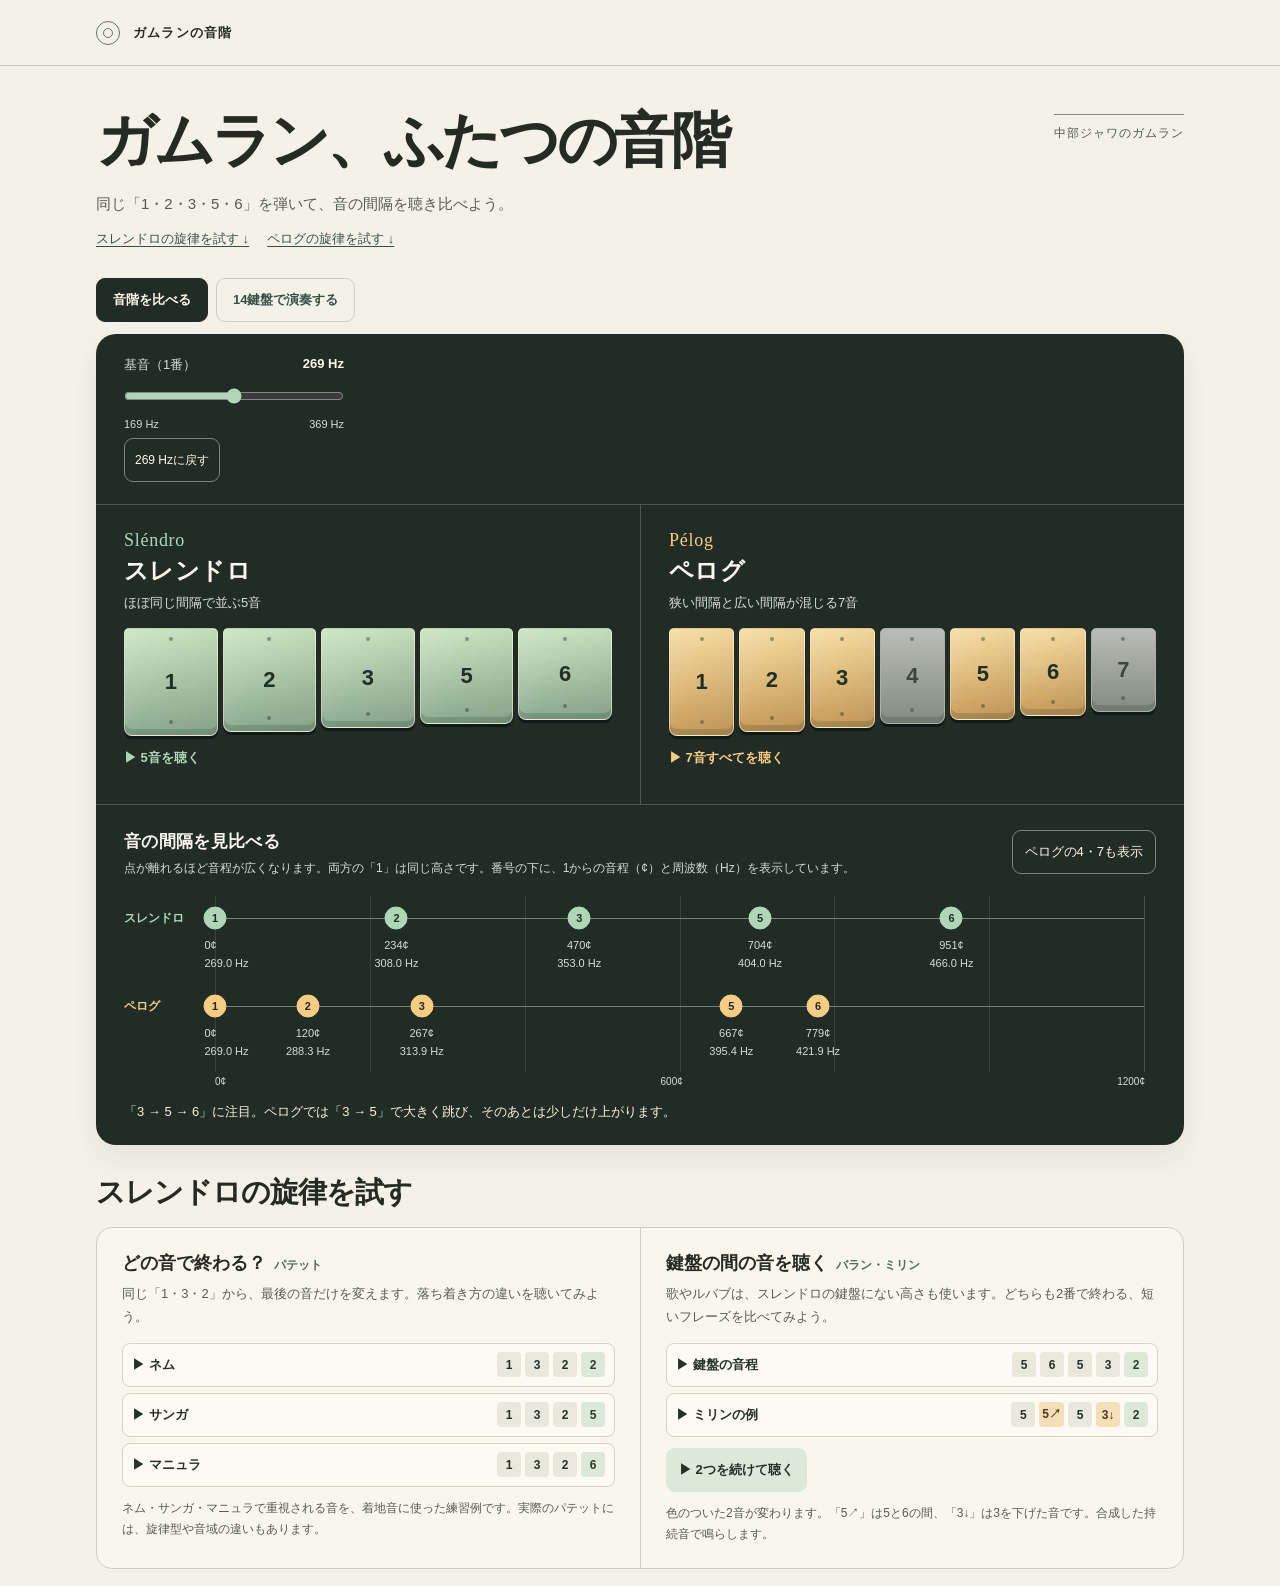
==== index.html @ b680c39a "Open the web app from the GitHub Pages root URL" ====
<!doctype html>
<html lang="ja">
<head>
  <meta charset="utf-8">
  <meta name="viewport" content="width=device-width,initial-scale=1">
  <meta http-equiv="refresh" content="0; url=gamelan_scale.html">
  <title>ガムランの音階</title>
</head>
<body>
  <p><a href="gamelan_scale.html">ガムランの音階アプリを開く</a></p>
</body>
</html>
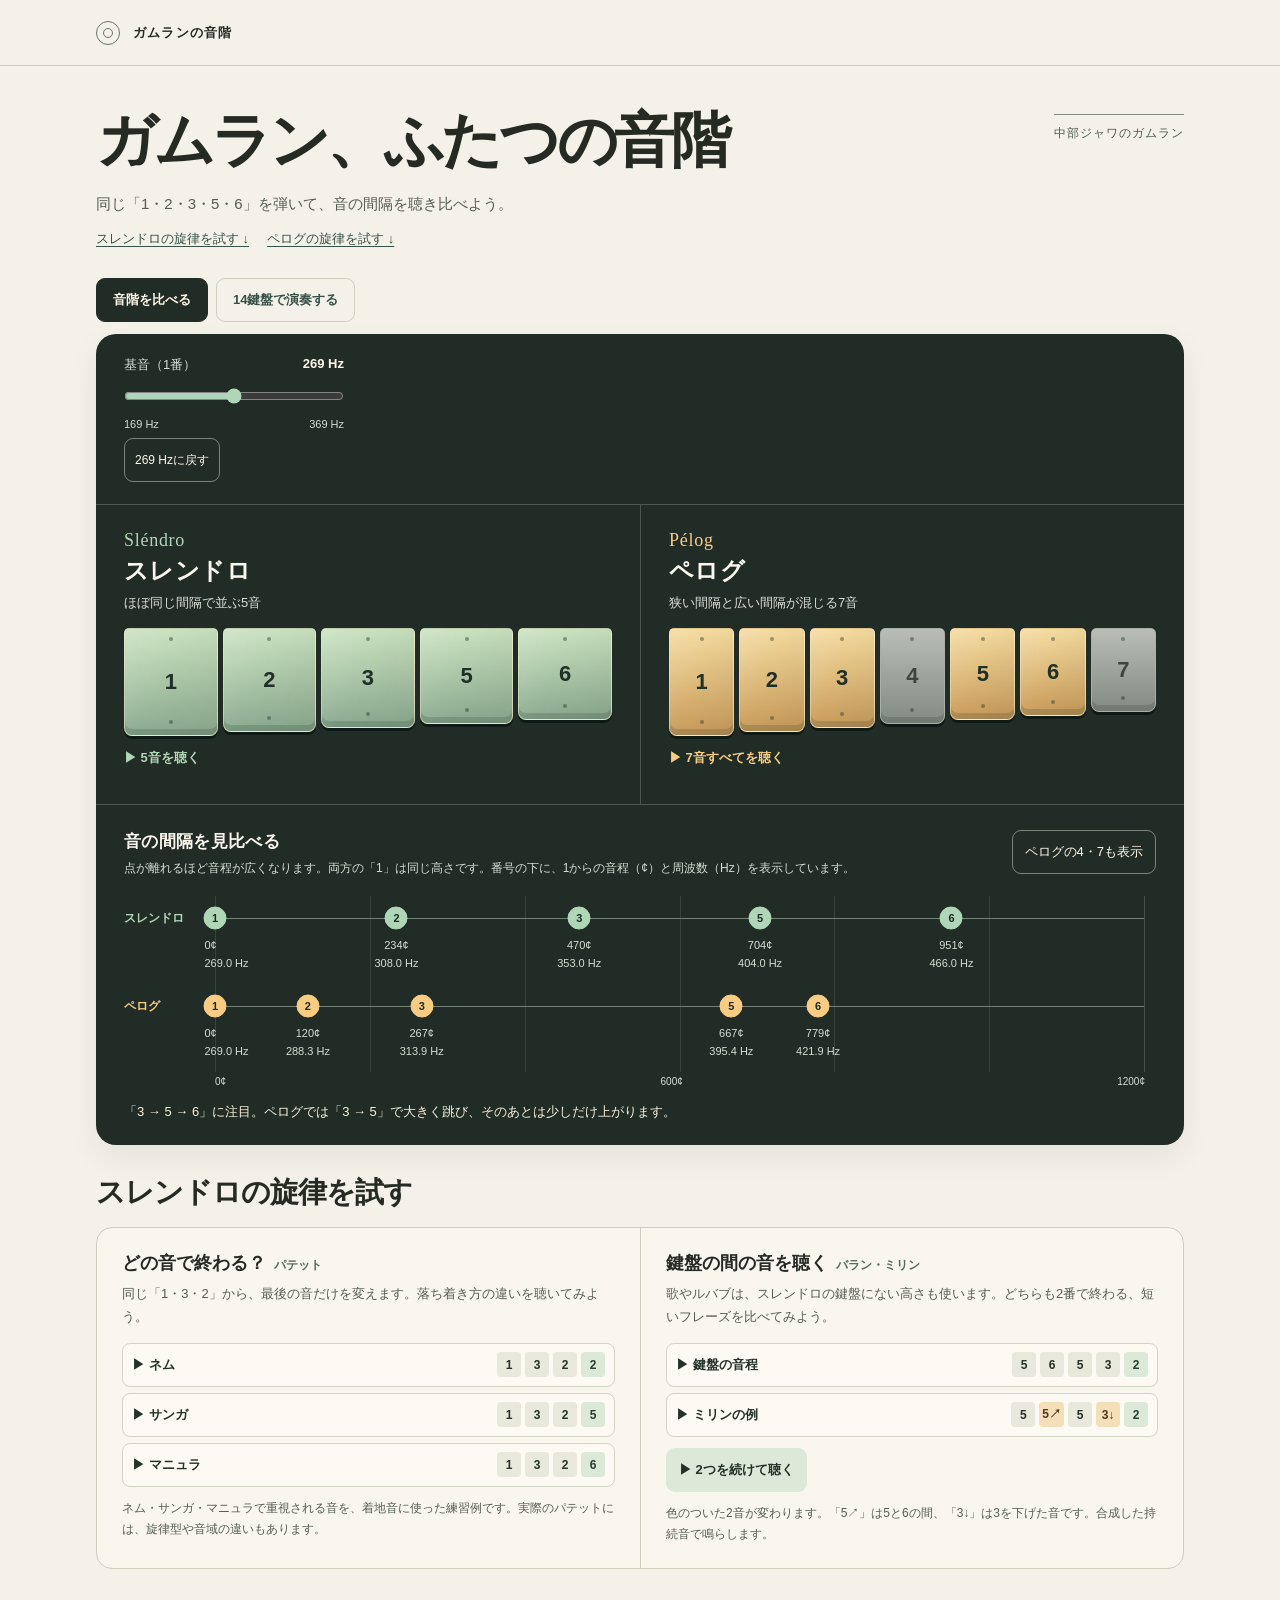
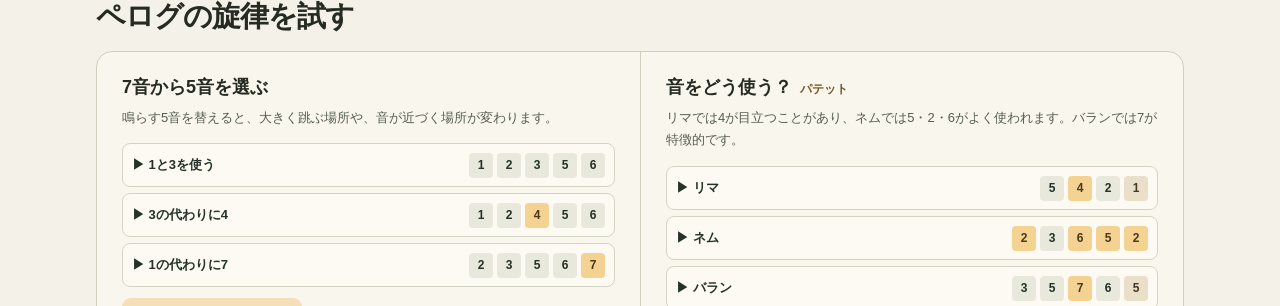
==== commit 70294832: "Handle native Safari multitouch, unlock mobile audio on release and refresh cached assets" ====
--- a/index.html
+++ b/index.html
@@ -3,10 +3,10 @@
 <head>
   <meta charset="utf-8">
   <meta name="viewport" content="width=device-width,initial-scale=1">
-  <meta http-equiv="refresh" content="0; url=gamelan_scale.html">
+  <meta http-equiv="refresh" content="0; url=gamelan_scale.html?v=20261115-touch2">
   <title>ガムランの音階</title>
 </head>
 <body>
-  <p><a href="gamelan_scale.html">ガムランの音階アプリを開く</a></p>
+  <p><a href="gamelan_scale.html?v=20261115-touch2">ガムランの音階アプリを開く</a></p>
 </body>
 </html>
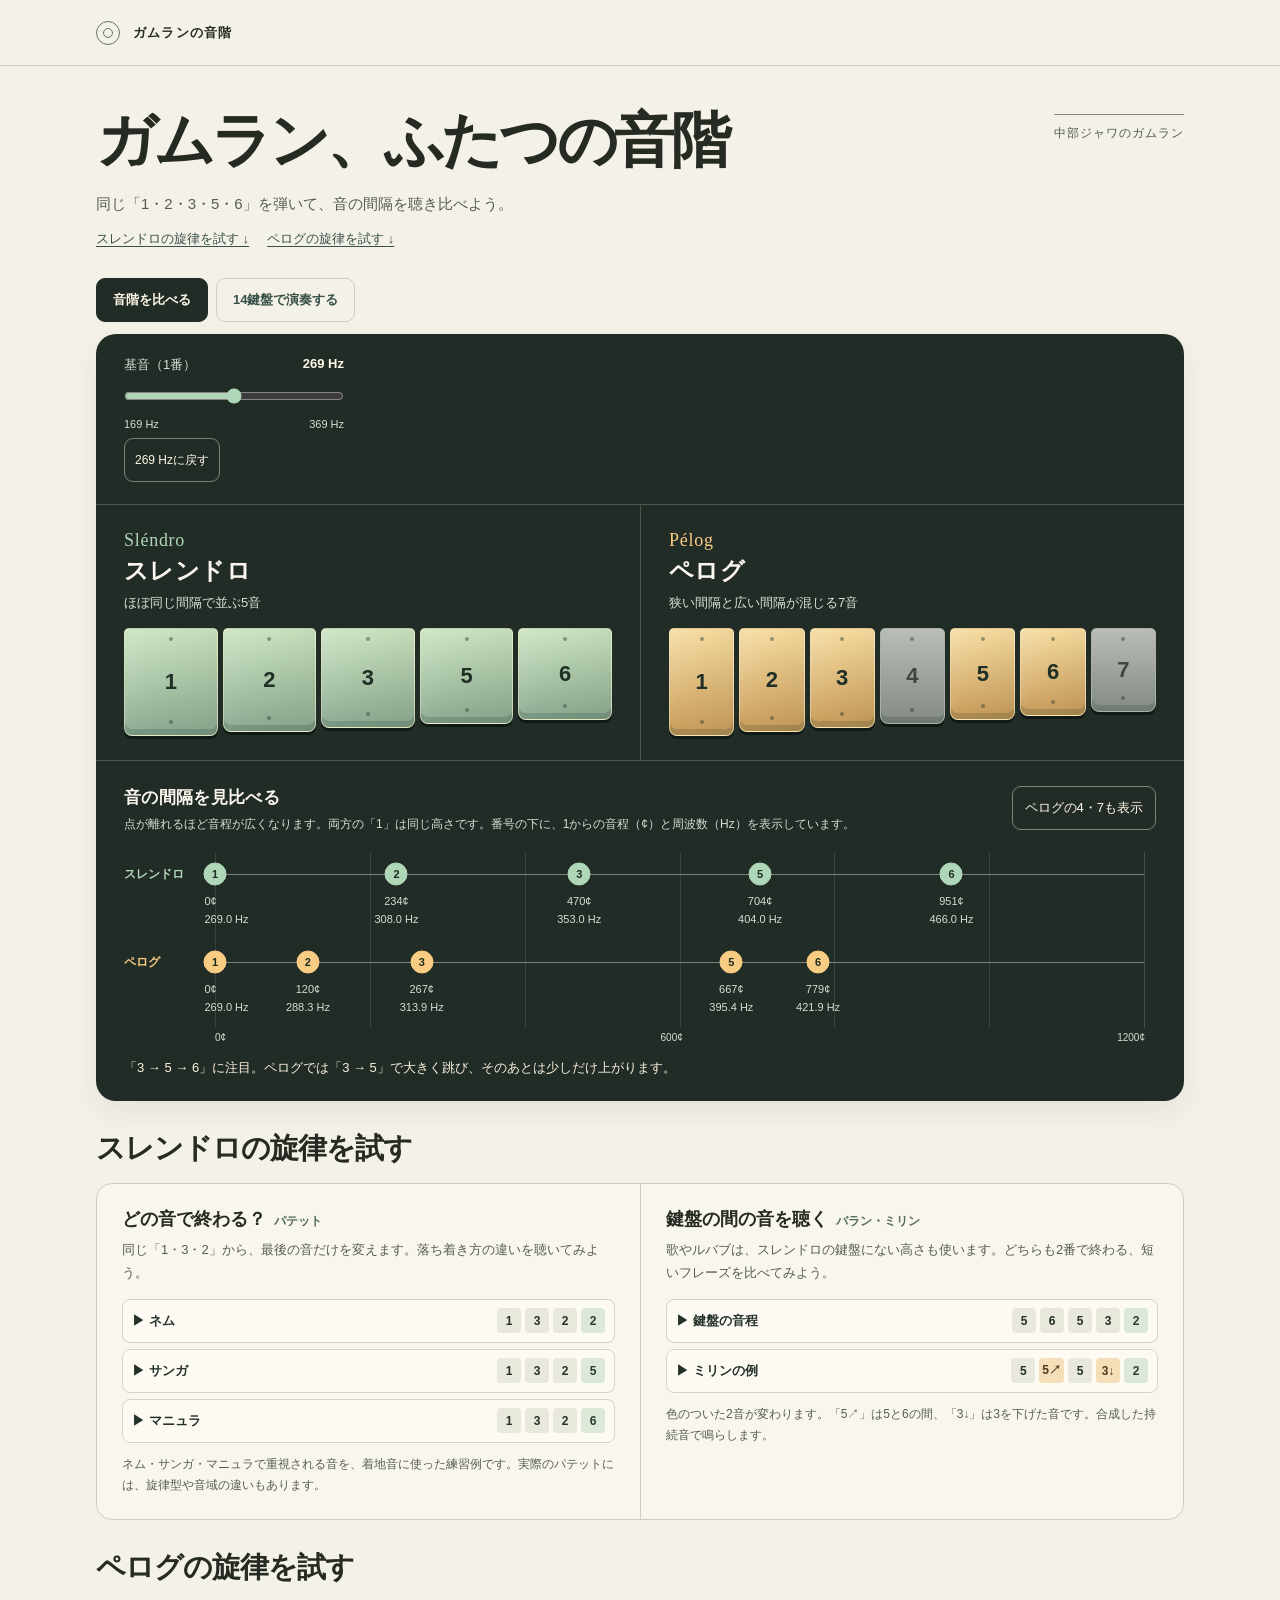
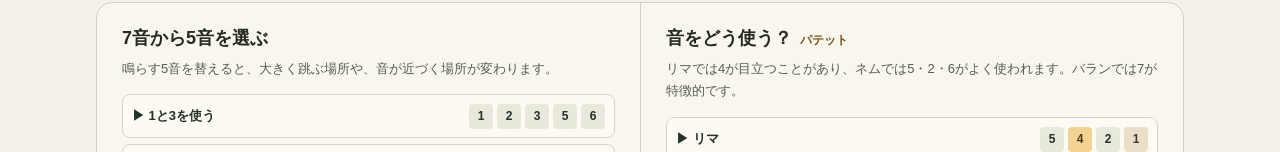
==== commit adca6118: "Add five graded gamelan scores with octave-aware playback and source switching" ====
--- a/index.html
+++ b/index.html
@@ -3,10 +3,10 @@
 <head>
   <meta charset="utf-8">
   <meta name="viewport" content="width=device-width,initial-scale=1">
-  <meta http-equiv="refresh" content="0; url=gamelan_scale.html?v=20261115-touch2">
+  <meta http-equiv="refresh" content="0; url=gamelan_scale.html?v=20261115-songs6">
   <title>ガムランの音階</title>
 </head>
 <body>
-  <p><a href="gamelan_scale.html?v=20261115-touch2">ガムランの音階アプリを開く</a></p>
+  <p><a href="gamelan_scale.html?v=20261115-songs6">ガムランの音階アプリを開く</a></p>
 </body>
 </html>
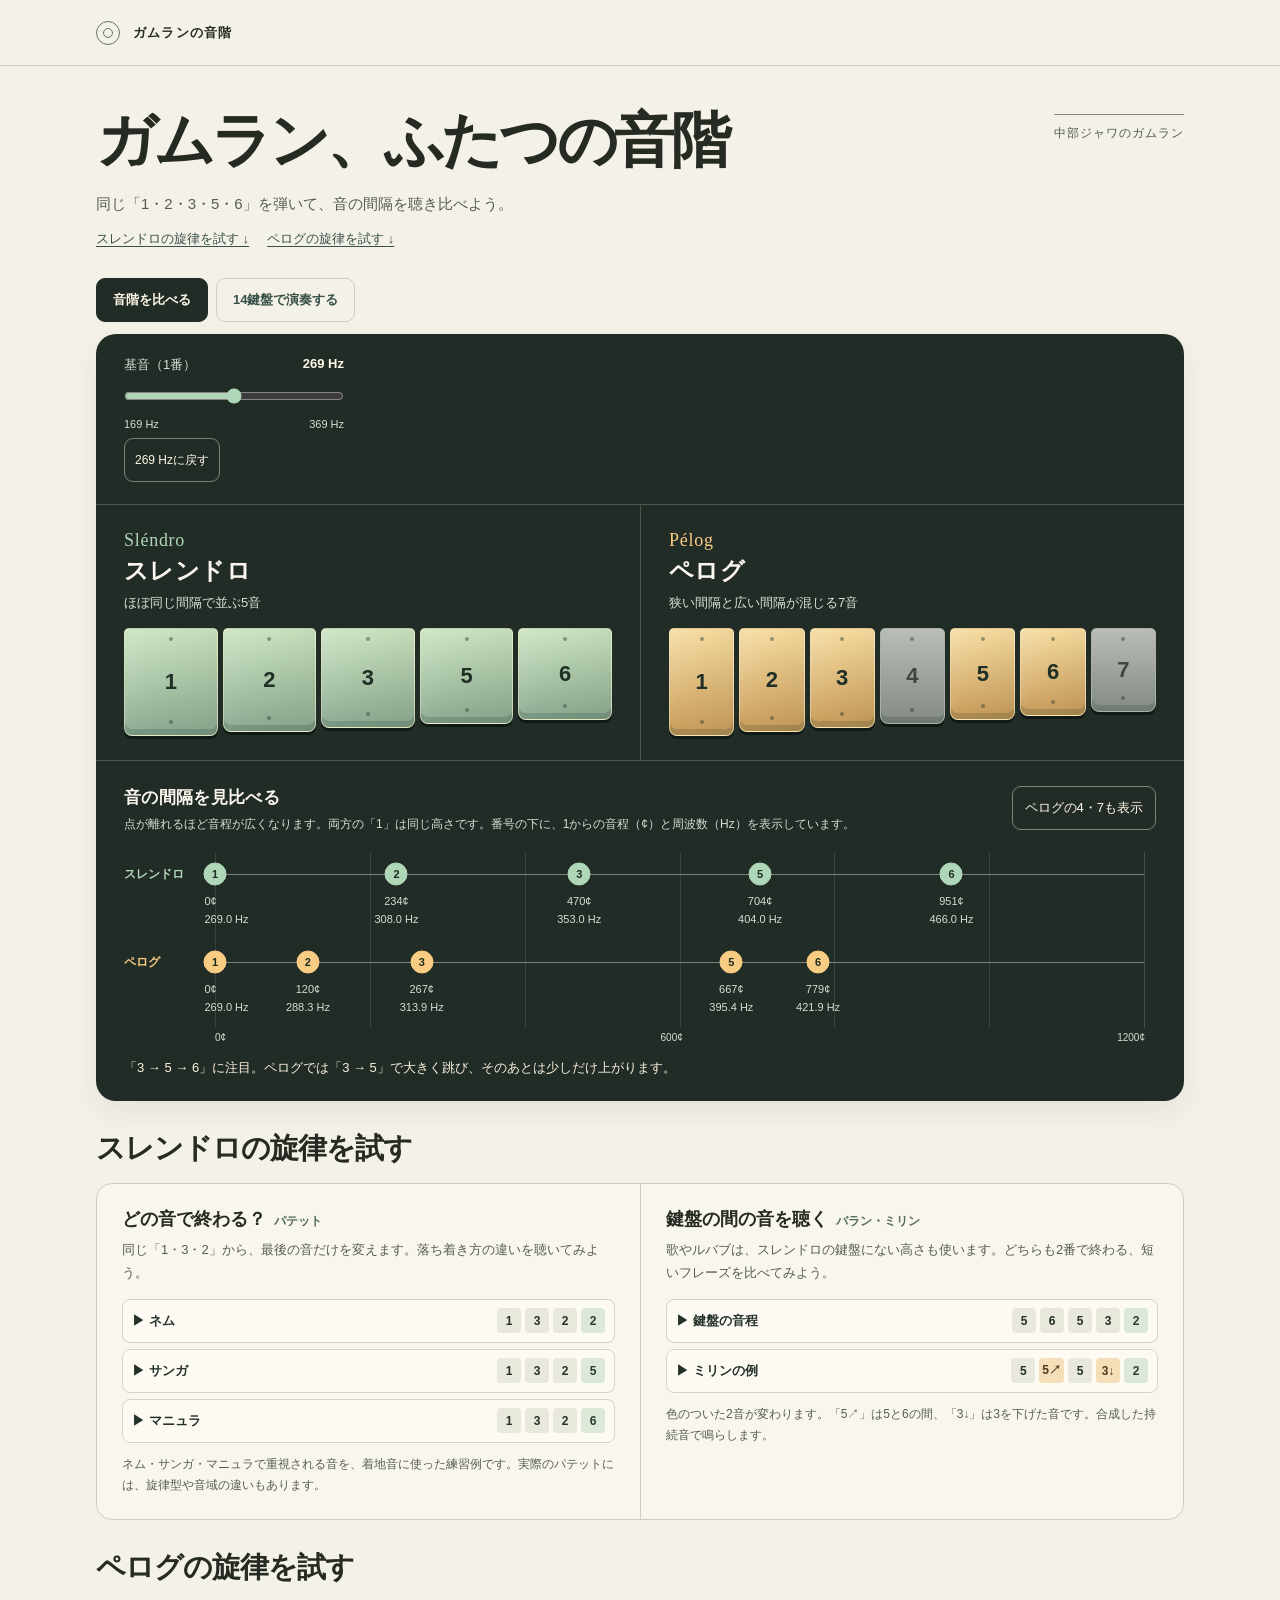
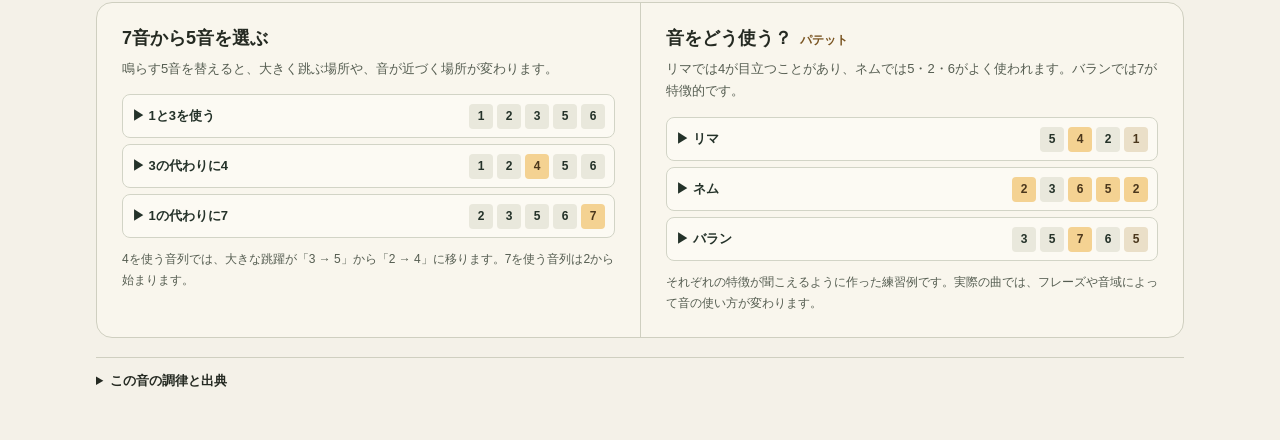
==== commit 88ea3b41: "Add song playback stop button and remove keyboard comparison playback" ====
--- a/index.html
+++ b/index.html
@@ -3,10 +3,10 @@
 <head>
   <meta charset="utf-8">
   <meta name="viewport" content="width=device-width,initial-scale=1">
-  <meta http-equiv="refresh" content="0; url=gamelan_scale.html?v=20261115-songs6">
+  <meta http-equiv="refresh" content="0; url=gamelan_scale.html?v=20261115-stop7">
   <title>ガムランの音階</title>
 </head>
 <body>
-  <p><a href="gamelan_scale.html?v=20261115-songs6">ガムランの音階アプリを開く</a></p>
+  <p><a href="gamelan_scale.html?v=20261115-stop7">ガムランの音階アプリを開く</a></p>
 </body>
 </html>
